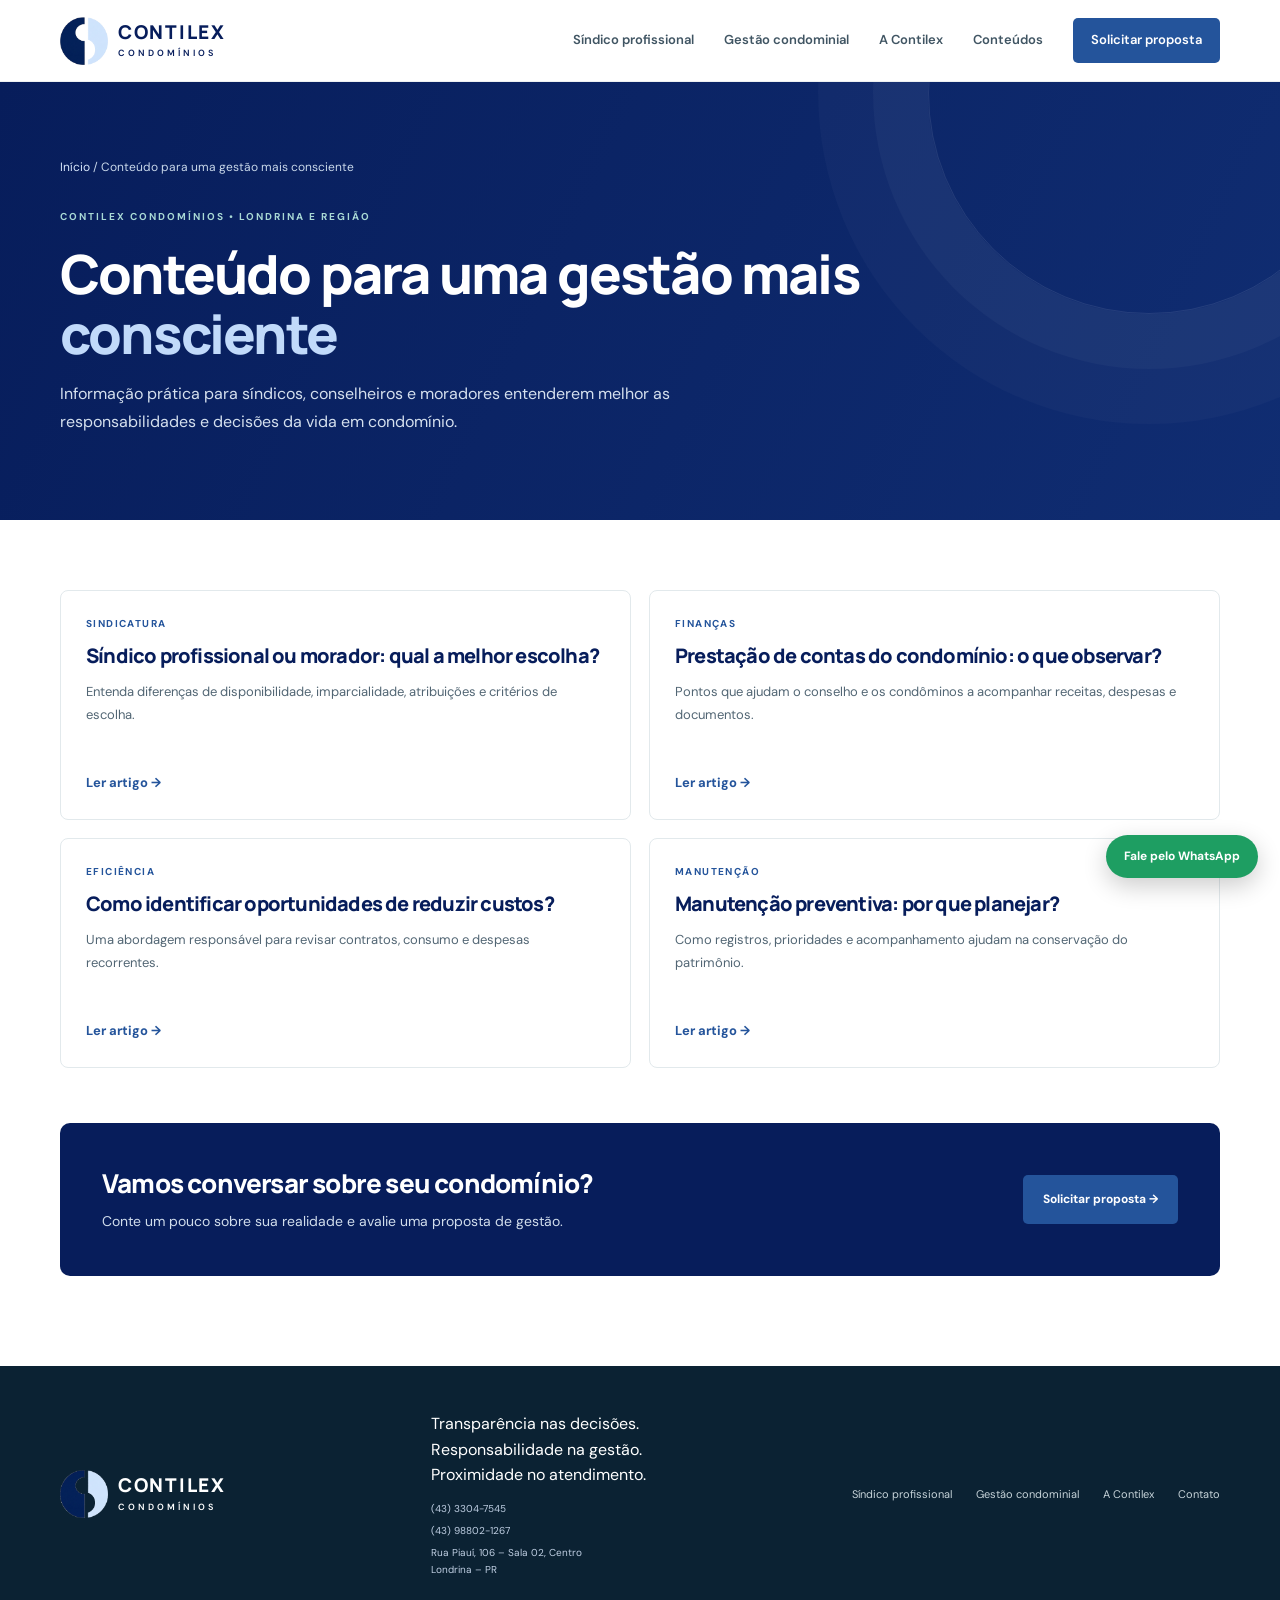
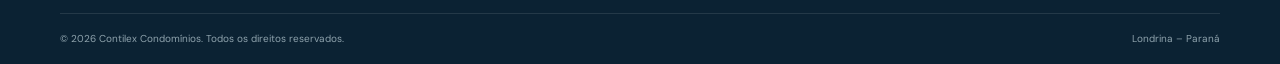
==== conteudos/index.html @ 63816db6 "Add Contilex website page: conteudos/index.html" ====
<!doctype html><html lang="pt-BR"><head><meta charset="utf-8"><meta name="viewport" content="width=device-width, initial-scale=1"><title>Conteúdos sobre Gestão Condominial | Contilex Londrina</title><meta name="description" content="Artigos e orientações sobre síndico profissional, prestação de contas, redução de custos, manutenção preventiva e gestão condominial."><meta name="robots" content="index,follow"><link rel="canonical" href="https://www.contilexcondominios.com.brconteudos/"><meta name="theme-color" content="#071d5b"><link rel="stylesheet" href="/styles.css"><link rel="stylesheet" href="/pages.css"></head><body><a class="skip-link" href="#conteudo">Pular para o conteúdo</a><header class="site-header"><div class="container nav-wrap"><a class="brand" href="/" aria-label="Contilex Condomínios - início"><img class="brand-symbol" src="/assets/contilex-simbolo.png" alt=""><span class="brand-text">CONTILEX<small>CONDOMÍNIOS</small></span></a><button class="menu-toggle" aria-label="Abrir menu" aria-expanded="false">☰</button><nav class="main-nav" aria-label="Navegação principal"><a href="/sindico-profissional-londrina/">Síndico profissional</a><a href="/gestao-condominial/">Gestão condominial</a><a href="/sobre-a-contilex/">A Contilex</a><a href="/conteudos/">Conteúdos</a><a class="nav-cta" href="/solicitar-proposta/">Solicitar proposta</a></nav></div></header><main id="conteudo"><section class="page-hero"><div class="container"><div class="breadcrumb"><a href="/">Início</a> / Conteúdo para uma gestão mais consciente</div><span class="eyebrow">CONTILEX CONDOMÍNIOS • LONDRINA E REGIÃO</span><h1>Conteúdo para uma gestão mais <em>consciente</em></h1><p>Informação prática para síndicos, conselheiros e moradores entenderem melhor as responsabilidades e decisões da vida em condomínio.</p></div></section><section class="page-content"><div class="container"><div class="article-list"><article class="article-card"><span class="tag">SINDICATURA</span><h2>Síndico profissional ou morador: qual a melhor escolha?</h2><p>Entenda diferenças de disponibilidade, imparcialidade, atribuições e critérios de escolha.</p><a href="/conteudos/sindico-profissional-ou-morador/">Ler artigo →</a></article><article class="article-card"><span class="tag">FINANÇAS</span><h2>Prestação de contas do condomínio: o que observar?</h2><p>Pontos que ajudam o conselho e os condôminos a acompanhar receitas, despesas e documentos.</p><a href="/conteudos/prestacao-de-contas-condominio/">Ler artigo →</a></article><article class="article-card"><span class="tag">EFICIÊNCIA</span><h2>Como identificar oportunidades de reduzir custos?</h2><p>Uma abordagem responsável para revisar contratos, consumo e despesas recorrentes.</p><a href="/conteudos/reducao-de-custos-condominiais/">Ler artigo →</a></article><article class="article-card"><span class="tag">MANUTENÇÃO</span><h2>Manutenção preventiva: por que planejar?</h2><p>Como registros, prioridades e acompanhamento ajudam na conservação do patrimônio.</p><a href="/conteudos/manutencao-preventiva/">Ler artigo →</a></article></div><div class="cta-band"><div><h2>Vamos conversar sobre seu condomínio?</h2><p>Conte um pouco sobre sua realidade e avalie uma proposta de gestão.</p></div><a class="button button-primary" href="/solicitar-proposta/">Solicitar proposta →</a></div></div></section></main><footer class="site-footer"><div class="container footer-main"><a class="brand brand-footer" href="/"><img class="brand-symbol" src="/assets/contilex-simbolo.png" alt=""><span class="brand-text">CONTILEX<small>CONDOMÍNIOS</small></span></a><div class="footer-contact"><p>Transparência nas decisões.<br>Responsabilidade na gestão.<br>Proximidade no atendimento.</p><a href="tel:+554333047545">(43) 3304-7545</a><a href="https://wa.me/5543988021267">(43) 98802-1267</a><span>Rua Piauí, 106 – Sala 02, Centro<br>Londrina – PR</span></div><div class="footer-links"><a href="/sindico-profissional-londrina/">Síndico profissional</a><a href="/gestao-condominial/">Gestão condominial</a><a href="/sobre-a-contilex/">A Contilex</a><a href="/solicitar-proposta/">Contato</a></div></div><div class="container footer-bottom"><span>© <span id="year"></span> Contilex Condomínios. Todos os direitos reservados.</span><span>Londrina – Paraná</span></div></footer><a class="whatsapp-float" href="https://wa.me/5543988021267" target="_blank" rel="noopener noreferrer">Fale pelo WhatsApp</a><script src="/script.js"></script></body></html>
---- styles.css ----
@import url('https://fonts.googleapis.com/css2?family=DM+Sans:wght@400;500;600;700&family=Manrope:wght@400;500;600;700;800&display=swap');
:root{--navy:#071d5b;--navy2:#102d72;--teal:#24549b;--mint:#e8f1fc;--ink:#193244;--muted:#637482;--line:#e2e9ec;--paper:#f6f8f8;--white:#fff;--gold:#d4b47a}
*{box-sizing:border-box}html{scroll-behavior:smooth;scroll-padding-top:90px}body{margin:0;font-family:'DM Sans',sans-serif;color:var(--ink);background:#fff;line-height:1.6}a{color:inherit;text-decoration:none}.container{width:min(1160px,calc(100% - 48px));margin:auto}.skip-link{position:absolute;left:-9999px;top:0}.skip-link:focus{left:12px;z-index:99;background:#fff;padding:12px}.site-header{height:82px;background:#fff;display:flex;align-items:center;position:sticky;top:0;z-index:20;border-bottom:1px solid #edf0f1}.nav-wrap{display:flex;align-items:center;justify-content:space-between}.brand{display:flex;align-items:center;gap:10px;color:var(--navy)}.brand-symbol{width:48px;height:48px;object-fit:contain;display:block}.brand-text{font:800 19px Manrope;letter-spacing:1.7px;line-height:1.1;color:var(--navy)}.brand-text small{display:block;font:600 9px 'DM Sans';letter-spacing:3px;margin-top:5px}.main-nav{display:flex;align-items:center;gap:30px;font-size:13px;font-weight:600;color:#405563}.main-nav a:hover,.footer-links a:hover{color:var(--teal)}.main-nav .nav-cta{background:var(--teal);color:#fff;padding:12px 18px;border-radius:5px}.main-nav .nav-cta:hover{background:#173e7d;color:#fff}.menu-toggle{display:none;border:0;background:none;font-size:25px;color:var(--navy)}
.hero{background:var(--navy);color:#fff;position:relative;overflow:hidden;padding:86px 0 0}.hero:before{content:"";position:absolute;inset:0;background:linear-gradient(110deg,rgba(10,32,48,.98),rgba(16,43,64,.93) 55%,rgba(18,64,77,.86));pointer-events:none}.hero-glow{position:absolute;width:650px;height:650px;border-radius:50%;border:1px solid rgba(255,255,255,.07);right:-80px;top:-170px;box-shadow:0 0 0 65px rgba(255,255,255,.018),0 0 0 130px rgba(255,255,255,.015)}.hero-grid{position:relative;z-index:1;display:grid;grid-template-columns:1.03fr .97fr;align-items:center;gap:45px;padding-bottom:75px}.eyebrow{font-size:10px;font-weight:700;letter-spacing:2px;display:inline-flex;align-items:center;gap:9px;color:#a9d9d5}.eyebrow i{width:22px;height:2px;background:#a9caf1;display:inline-block}.eyebrow.dark{color:var(--teal)}.hero h1,.section h2{font:800 clamp(36px,4.5vw,59px)/1.12 Manrope;letter-spacing:-2.2px;margin:22px 0}.hero h1 em,.section h2 em{font-style:normal;color:#c1dafa}.hero-lead{font:600 18px/1.5 Manrope;color:#fff;max-width:570px}.hero-desc{font-size:14px;color:#c7d5e8;max-width:520px;margin-top:17px}.hero-actions{display:flex;gap:13px;align-items:center;margin-top:29px;flex-wrap:wrap}.button{display:inline-flex;align-items:center;justify-content:center;gap:22px;padding:14px 19px;border-radius:5px;font-size:12px;font-weight:700;border:1px solid transparent;cursor:pointer;transition:.2s}.button-primary{background:var(--teal);color:#fff}.button-primary:hover{background:#326bb5;transform:translateY(-2px)}.button-ghost{border-color:rgba(255,255,255,.35);color:#fff}.button-ghost:hover{background:rgba(255,255,255,.1)}.hero-note{font-size:11px;color:#c4d4dc;margin-top:25px}.check{display:inline-grid;place-items:center;background:#245d67;color:#c1dafa;border-radius:50%;width:19px;height:19px;margin-right:7px}.hero-art{height:440px;position:relative;display:flex;align-items:end;justify-content:center}.art-orbit{position:absolute;border:1px solid rgba(135,207,199,.22);border-radius:50%;width:410px;height:410px;top:0;left:50%;transform:translateX(-50%)}.orbit-two{width:330px;height:330px;top:40px;border-style:dashed}.building{position:absolute;bottom:0;border:1px solid rgba(192,226,224,.65);background:linear-gradient(140deg,rgba(67,124,135,.72),rgba(18,52,70,.95));box-shadow:20px 20px 50px #0a2030;display:grid;grid-template-columns:repeat(3,1fr);gap:13px;padding:25px 18px}.building span{background:linear-gradient(#b6e0d8,#4f8f94);opacity:.78;height:22px;border-radius:2px}.building-back{height:270px;width:170px;left:15%;bottom:0;transform:skewY(-5deg);opacity:.7}.building-front{height:350px;width:220px;right:12%;bottom:0;grid-template-columns:repeat(3,1fr);gap:13px;padding:28px 20px;background:linear-gradient(120deg,#285c6d,#123449)}.building-front span{height:25px}.art-card{position:absolute;bottom:35px;left:0;background:#fff;color:var(--navy);padding:16px 20px;border-radius:7px;box-shadow:0 15px 35px #081e2c66;max-width:210px}.art-card b,.art-card small{display:block}.art-card b{font:700 13px Manrope}.art-card small{font-size:10px;color:#6a7b84;margin-top:5px}.art-dot{position:absolute;border-radius:50%;background:#b8d4f5;width:9px;height:9px;box-shadow:0 0 0 8px #b8d4f522}.dot-a{top:70px;right:15%}.dot-b{top:210px;left:8%;background:#d4b47a}.hero-bottom{border-top:1px solid #ffffff22;position:relative;z-index:1}.bottom-inner{display:flex;justify-content:space-between;gap:15px;align-items:center;min-height:58px;color:#c1d0e4;font-size:9px;font-weight:700;letter-spacing:1.7px}.bottom-inner b{color:#a9caf1}
.trust-strip{background:#f2f6fc;border-bottom:1px solid #e6eeee}.trust-grid{display:grid;grid-template-columns:repeat(3,1fr);padding:24px 0;gap:25px}.trust-grid>div{display:flex;align-items:center;gap:14px}.trust-icon{width:42px;height:42px;border-radius:50%;display:grid;place-items:center;background:#e5effb;color:var(--teal);font-size:20px}.trust-grid p{margin:0}.trust-grid b,.trust-grid small{display:block}.trust-grid b{font:700 13px Manrope}.trust-grid small{font-size:11px;color:var(--muted);margin-top:3px}
.section{padding:100px 0}.section-heading{max-width:650px;margin-bottom:42px}.section h2{font-size:clamp(32px,3.5vw,45px);color:var(--navy);margin:17px 0}.section h2 em{color:var(--teal)}.section-heading>p,.section-intro{color:var(--muted);font-size:14px;max-width:610px}.solution-grid{display:grid;grid-template-columns:repeat(4,1fr);gap:15px}.solution-card{padding:27px 23px 25px;border:1px solid var(--line);border-radius:7px;background:#fff;min-height:300px;transition:.25s}.solution-card:hover{transform:translateY(-5px);box-shadow:0 15px 35px #173b5212;border-color:#c7d9f0}.solution-card.featured{background:var(--navy);color:#fff;border-color:var(--navy)}.card-icon{width:46px;height:46px;border-radius:7px;background:#e5effb;color:var(--teal);display:grid;place-items:center;font-size:24px;margin-bottom:24px}.featured .card-icon{background:#173c83;color:#a3e0d8}.card-kicker{font-size:9px;font-weight:700;letter-spacing:1.8px;color:var(--teal)}.featured .card-kicker{color:#c1dafa}.solution-card h3{font:700 19px/1.3 Manrope;margin:10px 0}.solution-card p{font-size:12px;color:var(--muted);line-height:1.75;min-height:85px}.featured p{color:#c1d0d7}.solution-card>a{display:inline-block;margin-top:14px;font-size:11px;font-weight:700;color:var(--teal)}.featured>a{color:#c1dafa}
.management{background:#f3f6fb}.management-grid{display:grid;grid-template-columns:.9fr 1.1fr;gap:90px;align-items:center}.management-visual{padding:15px}.visual-panel{height:480px;background:var(--navy);border-radius:8px;color:#fff;padding:39px;position:relative;overflow:hidden}.visual-panel:after{content:"";position:absolute;width:350px;height:350px;border:1px solid #ffffff20;border-radius:50%;right:-100px;bottom:-140px;box-shadow:0 0 0 40px #ffffff08,0 0 0 80px #ffffff05}.visual-label{font-size:9px;letter-spacing:2px;color:#c1dafa;font-weight:700}.visual-big{font:800 51px/1.1 Manrope;letter-spacing:-2px;margin-top:50px;position:relative;z-index:1}.visual-big em{font-style:normal;color:#79c7bd}.visual-rule{height:2px;background:#729ed8;width:45px;margin:26px 0 15px}.visual-panel p{font-size:12px;color:#c7d5e8;max-width:210px}.visual-building{position:absolute;bottom:0;right:30px;width:150px;height:185px;background:#173b7b;border:1px solid #9fc4ef;display:grid;grid-template-columns:repeat(3,1fr);gap:10px;padding:20px 15px;z-index:1}.visual-building i{background:#a9caf1;opacity:.65;height:19px}.management-copy h2{font-size:43px}.process-list{margin-top:30px}.process-list>div{display:flex;gap:18px;padding:17px 0;border-bottom:1px solid #dce5f0}.process-list>div>b{font:700 13px Manrope;color:var(--teal);padding-top:2px}.process-list p{margin:0}.process-list strong,.process-list small{display:block}.process-list strong{font:700 14px Manrope}.process-list small{font-size:12px;color:var(--muted);margin-top:5px;max-width:440px}
.centered{text-align:center;margin-left:auto;margin-right:auto}.centered .eyebrow{justify-content:center}.audience-grid{display:grid;grid-template-columns:1fr 1fr;gap:20px}.audience-card{min-height:310px;border-radius:8px;padding:28px;display:flex;flex-direction:column;justify-content:space-between;overflow:hidden;position:relative}.audience-card:after{content:"";position:absolute;width:230px;height:230px;border:1px solid #ffffff33;border-radius:50%;right:-55px;top:25px;box-shadow:0 0 0 30px #ffffff0b,0 0 0 60px #ffffff08}.residential{background:#e8f1fc;color:var(--navy)}.commercial{background:#173c52;color:#fff}.audience-number{font-size:9px;font-weight:700;letter-spacing:2px;opacity:.7}.audience-card>div:last-child{position:relative;z-index:1;max-width:390px}.audience-card h3{font:800 27px Manrope;margin:0 0 10px}.audience-card p{font-size:13px;max-width:370px;opacity:.8}.audience-card a{font-size:11px;font-weight:700;color:var(--teal)}.commercial a{color:#c1dafa}
.about{background:var(--navy);color:#fff}.about-grid{display:grid;grid-template-columns:1fr 1fr;gap:90px;align-items:center}.about h2{color:#fff;font-size:43px}.about h2 em{color:#78c7bd}.about-grid>div:nth-child(2)>p{font-size:14px;color:#c7d5e8;line-height:1.9}.text-link{font-size:12px;font-weight:700}.light-link{display:inline-block;color:#c1dafa;margin-top:17px}
.content-head{display:flex;align-items:end;justify-content:space-between;gap:30px;margin-bottom:35px}.content-head h2{max-width:580px}.content-head>p{max-width:260px;color:var(--muted);font-size:12px}.article-grid{display:grid;grid-template-columns:repeat(3,1fr);gap:18px}.article-grid article{padding:28px;border:1px solid var(--line);border-radius:7px}.article-grid article>span{font-size:9px;letter-spacing:1.7px;color:var(--teal);font-weight:700}.article-grid h3{font:700 18px/1.4 Manrope;color:var(--navy);margin:17px 0 10px}.article-grid p{font-size:12px;color:var(--muted);min-height:62px}.article-grid a{font-size:11px;color:var(--teal);font-weight:700}.editorial-note{font-size:10px;color:#87959c;margin-top:20px}
.contact{background:#eef3fb}.contact-grid{display:grid;grid-template-columns:1fr .85fr;gap:90px;align-items:start}.contact h2{color:var(--navy);font-size:46px}.contact h2 em{color:var(--teal)}.contact-copy>p{color:var(--muted);font-size:14px;max-width:470px}.contact-points{display:grid;gap:13px;margin-top:32px}.contact-points span{font-size:12px;color:#405866}.contact-points span:first-letter{color:var(--teal)}.contact-form{background:#fff;padding:32px;border-radius:8px;box-shadow:0 15px 40px #163a4c10}.contact-form h3{font:800 22px Manrope;color:var(--navy);margin:0}.contact-form>p{font-size:12px;color:var(--muted);margin:5px 0 22px}.contact-form label{display:block;font-size:11px;font-weight:700;margin:13px 0 6px;color:#405563}.contact-form label small{font-weight:400;color:#87949a}.contact-form input,.contact-form select,.contact-form textarea{width:100%;border:1px solid #dce5f0;border-radius:4px;padding:12px;font:12px 'DM Sans';color:var(--ink);background:#fff}.contact-form input:focus,.contact-form select:focus,.contact-form textarea:focus{outline:2px solid #a9c8ed;border-color:var(--teal)}.form-submit{width:100%;margin-top:18px}.form-privacy{display:block;color:#89969c;font-size:9px;margin-top:12px;line-height:1.5}.form-status{font-size:12px;color:var(--teal);font-weight:600}
.site-footer{background:#0b2233;color:#fff;padding:45px 0 0}.footer-main{display:flex;align-items:center;justify-content:space-between;padding-bottom:35px}.brand-footer{color:#fff}.brand-footer .brand-text{color:#fff}.brand-footer .brand-mark{background:#173b7b}.footer-main>p{font-size:11px;color:#b4c5cd;line-height:1.8}.footer-links{display:flex;gap:24px;font-size:11px;color:#c6d3d9}.footer-bottom{border-top:1px solid #ffffff1a;padding:17px 0;display:flex;justify-content:space-between;color:#8fa3ad;font-size:10px}
@media(max-width:950px){.main-nav{gap:17px}.solution-grid{grid-template-columns:repeat(2,1fr)}.management-grid,.about-grid,.contact-grid{gap:45px}.hero-art{transform:scale(.9);transform-origin:center}.management-copy h2,.about h2{font-size:36px}}
@media(max-width:700px){.container{width:min(100% - 36px,560px)}.site-header{height:70px}.menu-toggle{display:block}.main-nav{display:none;position:absolute;top:69px;left:0;right:0;background:#fff;padding:18px 24px 24px;box-shadow:0 15px 20px #102b4015;flex-direction:column;align-items:stretch;gap:16px}.main-nav.open{display:flex}.main-nav .nav-cta{text-align:center}.hero{padding-top:58px}.hero-grid{grid-template-columns:1fr;gap:5px;padding-bottom:40px}.hero h1{font-size:42px}.hero-art{height:330px;transform:scale(.8);margin:-5px -35px -20px}.hero-bottom .bottom-inner{justify-content:center;flex-wrap:wrap;padding:13px 0;line-height:1.8}.bottom-inner span{font-size:8px}.trust-grid{grid-template-columns:1fr;gap:16px;padding:22px 0}.section{padding:70px 0}.section-heading{margin-bottom:28px}.section h2{font-size:35px}.solution-grid{grid-template-columns:1fr}.solution-card{min-height:auto}.solution-card p{min-height:0}.management-grid,.about-grid,.contact-grid{grid-template-columns:1fr;gap:35px}.management-visual{padding:0}.visual-panel{height:410px}.visual-big{font-size:45px}.management-copy h2,.about h2,.contact h2{font-size:36px}.audience-grid,.article-grid{grid-template-columns:1fr}.audience-card{min-height:270px}.content-head{display:block}.content-head>p{max-width:100%}.article-grid p{min-height:0}.contact-form{padding:24px}.footer-main{align-items:flex-start;flex-direction:column;gap:22px}.footer-links{flex-wrap:wrap}.footer-bottom{gap:8px;flex-direction:column}.brand-text{font-size:17px}}

/* Quem somos — conteúdo institucional fornecido pela Contilex */
.mission-card{margin-top:28px;padding:22px 24px;border-left:3px solid #b9d5f5;background:rgba(255,255,255,.07);max-width:480px}
.mission-label{font-size:9px;font-weight:700;letter-spacing:2px;color:#c1dafa}
.mission-card p{font:600 15px/1.7 Manrope;color:#fff;margin:10px 0 0}
.about-story p{font-size:13px;color:#c7d5e8;line-height:1.9;margin:0 0 17px}
.about-story strong{color:#fff}
@media(max-width:700px){.mission-card{padding:18px}.mission-card p{font-size:14px}}

/* Dados oficiais de contato e localização */
.contact-details{display:grid;gap:13px;margin-top:30px}
.contact-details>a{display:flex;align-items:center;gap:13px;padding:13px 15px;background:rgba(255,255,255,.72);border:1px solid #dce5f0;border-radius:6px;max-width:440px;transition:.2s}
.contact-details>a:hover{border-color:#8eadd8;transform:translateX(3px)}
.detail-icon{width:38px;height:38px;flex:0 0 38px;border-radius:50%;display:grid;place-items:center;background:#e2ecfa;color:#173b7b;font-size:19px}
.contact-details small,.contact-details strong,.contact-details em{display:block}
.contact-details small{font-size:9px;font-weight:700;letter-spacing:1.3px;color:#6e8297}
.contact-details strong{font:700 13px Manrope;color:#102b40;margin-top:3px}
.contact-details em{font-style:normal;font-size:10px;color:#24549b;margin-top:4px}
.footer-contact{display:grid;gap:5px}
.footer-contact p{margin:0 0 7px}
.footer-contact>a,.footer-contact>span{font-size:10px;color:#c1d0e4;line-height:1.7}
.footer-contact>a:hover{color:#fff;text-decoration:underline}
@media(max-width:700px){.contact-details>a{max-width:100%}.footer-contact{gap:7px}}


/* Botão flutuante de WhatsApp — contato direto */
.whatsapp-float{position:fixed;right:24px;bottom:24px;z-index:50;display:inline-flex;align-items:center;gap:10px;padding:13px 19px;border-radius:999px;background:#168b55;color:#fff;box-shadow:0 8px 24px rgba(0,0,0,.22);font-size:13px;font-weight:700;transition:transform .2s,background .2s,box-shadow .2s}
.whatsapp-float:hover{background:#117544;transform:translateY(-3px);box-shadow:0 12px 28px rgba(0,0,0,.25)}
.whatsapp-float svg{width:23px;height:23px;fill:currentColor;flex:0 0 23px}
.whatsapp-float:focus-visible{outline:3px solid #a9caf1;outline-offset:4px}
@media(max-width:700px){.whatsapp-float{right:15px;bottom:15px;padding:12px 16px;font-size:12px}}
---- pages.css ----
.page-hero{background:linear-gradient(115deg,var(--navy),var(--navy2));color:#fff;padding:76px 0 68px;position:relative;overflow:hidden}.page-hero:after{content:"";position:absolute;width:440px;height:440px;border:1px solid #ffffff18;border-radius:50%;right:-90px;top:-210px;box-shadow:0 0 0 55px #ffffff08,0 0 0 110px #ffffff06}.page-hero .container{position:relative;z-index:1}.breadcrumb{font-size:12px;color:#c8d7e9;margin-bottom:25px}.breadcrumb a{color:#d7e6fa}.page-hero h1{font:800 clamp(34px,4.5vw,54px)/1.12 Manrope;letter-spacing:-1.8px;max-width:850px;margin:15px 0}.page-hero h1 em{font-style:normal;color:#c1dafa}.page-hero p{max-width:720px;color:#d5e0ee;font-size:16px;line-height:1.75}.page-content{padding:70px 0 90px}.page-content h2{font:800 clamp(26px,3vw,36px)/1.2 Manrope;color:var(--navy);letter-spacing:-.8px;margin:0 0 18px}.page-content h3{font:700 19px Manrope;color:var(--navy);margin:0 0 10px}.page-content p,.page-content li{font-size:15px;color:#526674;line-height:1.8}.page-content p{margin:0 0 16px}.page-content ul{padding-left:22px}.content-narrow{max-width:820px}.content-grid{display:grid;grid-template-columns:1.2fr .8fr;gap:48px;align-items:start}.info-panel{background:#f2f6fc;border:1px solid #e0e9f5;border-radius:9px;padding:28px}.feature-grid{display:grid;grid-template-columns:repeat(2,1fr);gap:18px;margin-top:30px}.feature-card{border:1px solid var(--line);border-radius:8px;padding:25px;background:#fff}.feature-card .card-icon{margin-bottom:16px}.feature-card p{font-size:14px;margin-bottom:0}.step-list{display:grid;gap:18px;margin-top:28px}.step-item{display:grid;grid-template-columns:48px 1fr;gap:16px}.step-number{width:42px;height:42px;border-radius:50%;display:grid;place-items:center;background:#e8f1fc;color:var(--navy);font:800 14px Manrope}.step-item h3{margin:2px 0 5px}.step-item p{margin:0}.article-list{display:grid;grid-template-columns:repeat(2,1fr);gap:18px}.article-card{border:1px solid var(--line);border-radius:8px;padding:25px;display:flex;flex-direction:column;min-height:230px}.article-card .tag,.article-meta{font-size:10px;font-weight:700;letter-spacing:1.4px;color:var(--teal)}.article-card h2{font-size:20px;margin:12px 0}.article-card p{font-size:13px;flex:1}.article-card a,.inline-link{color:var(--teal);font-weight:700;font-size:13px}.cta-band{background:var(--navy);color:#fff;padding:42px;border-radius:10px;margin-top:55px;display:flex;align-items:center;justify-content:space-between;gap:25px}.cta-band h2{font:800 26px Manrope;color:#fff;margin:0 0 8px}.cta-band p{color:#d1ddec;margin:0;font-size:14px}.cta-band .button{white-space:nowrap}.form-layout{display:grid;grid-template-columns:.85fr 1.15fr;gap:50px}.form-card{background:#f5f8fc;border:1px solid #e1e9f3;border-radius:9px;padding:30px}.form-card label{display:block;font-size:12px;font-weight:700;color:var(--navy);margin:14px 0 6px}.form-card input,.form-card select,.form-card textarea{width:100%;border:1px solid #d8e1e8;border-radius:5px;padding:12px;font:14px 'DM Sans';background:#fff;color:var(--ink)}.form-card textarea{resize:vertical}.form-card button{margin-top:18px;width:100%}.form-card .form-privacy{display:block;color:var(--muted);font-size:10px;line-height:1.5;margin-top:12px}.article-body{max-width:790px}.article-body h2{font-size:25px;margin:36px 0 12px}.article-body p,.article-body li{font-size:16px}.article-body p{margin:0 0 16px}.article-body ul{padding-left:22px}.article-meta{margin-bottom:20px}.whatsapp-float{display:inline-flex;align-items:center;justify-content:center;padding:12px 18px;background:#1e9e62;color:white;border-radius:30px;position:fixed;right:22px;bottom:22px;z-index:30;font-size:12px;font-weight:700;box-shadow:0 8px 24px #0003}@media(max-width:760px){.page-hero{padding:55px 0 48px}.page-content{padding:52px 0 65px}.content-grid,.form-layout{grid-template-columns:1fr;gap:28px}.feature-grid,.article-list{grid-template-columns:1fr}.cta-band{padding:28px;display:block}.cta-band .button{margin-top:20px}.page-hero p{font-size:14px}}
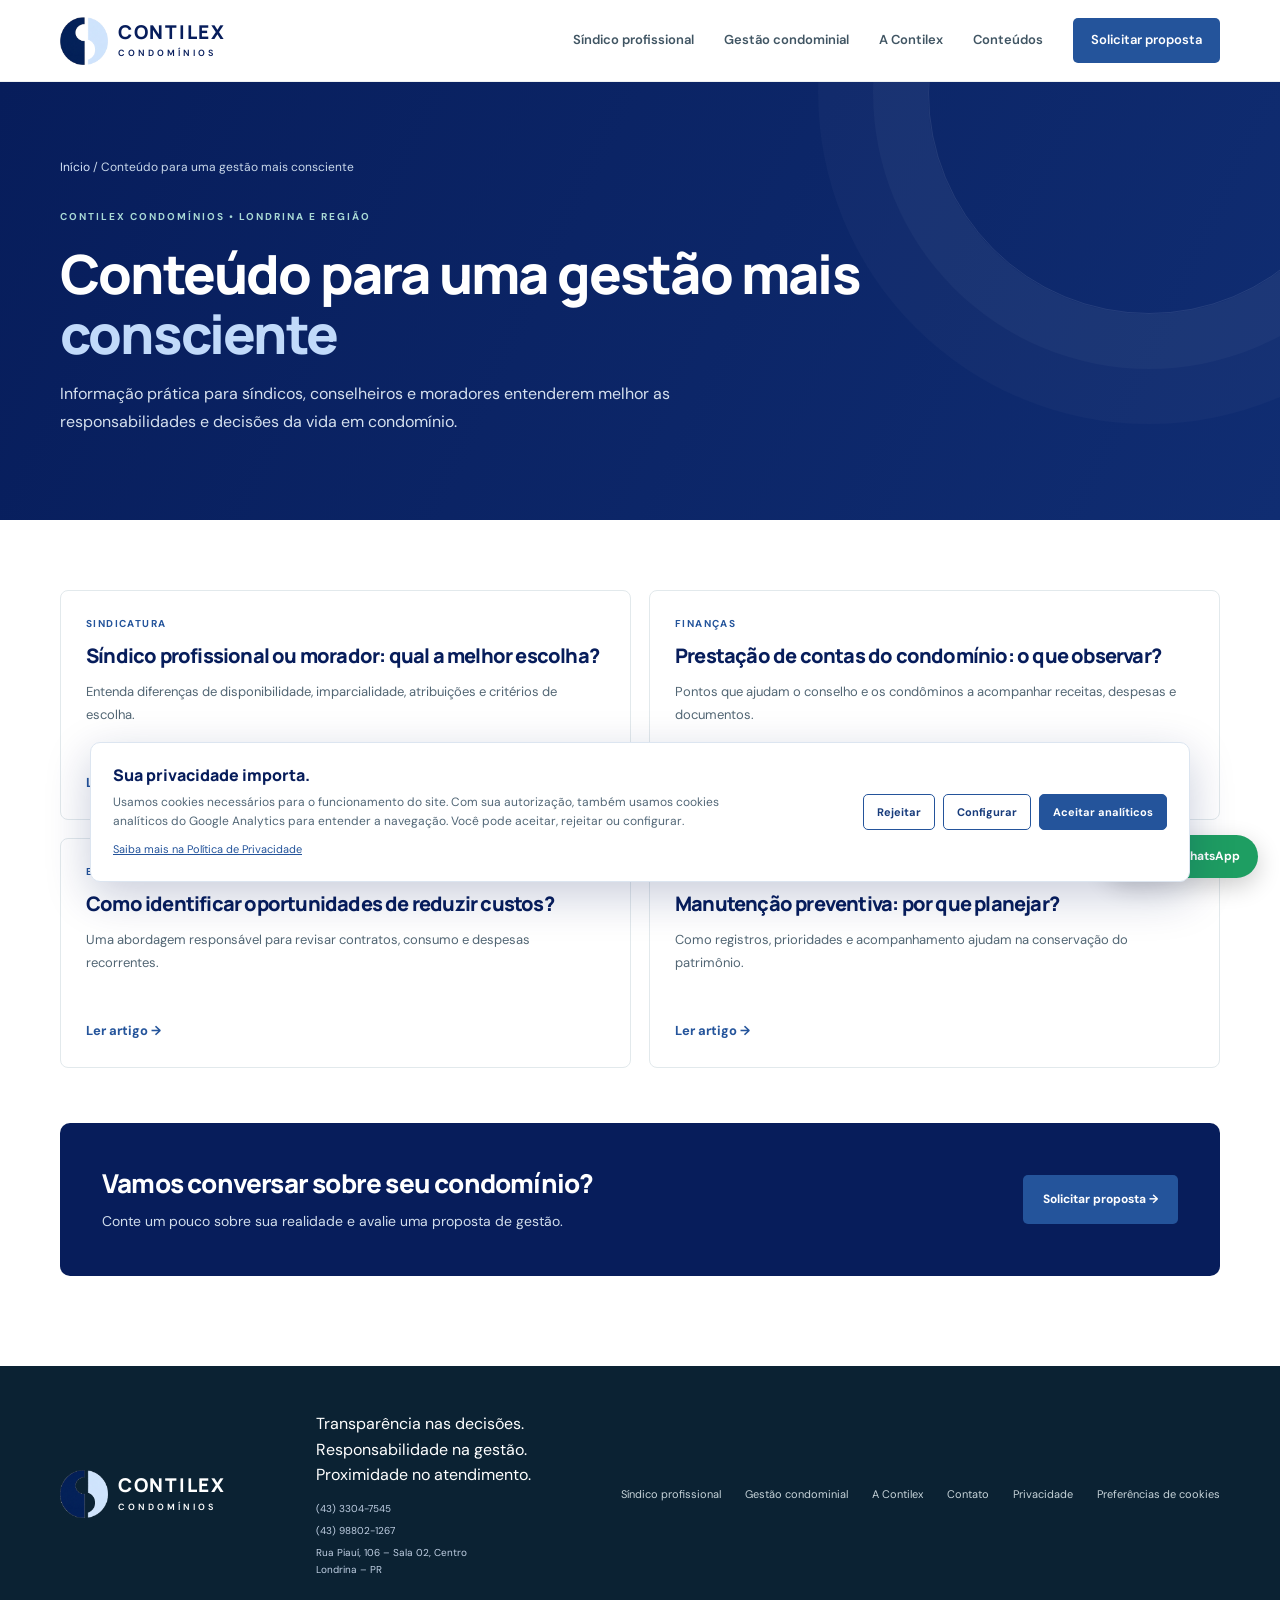
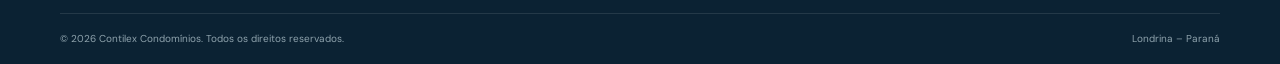
==== commit 82cab8cd: "Aplicar consentimento de cookies e links de privacidade" ====
--- a/conteudos/index.html
+++ b/conteudos/index.html
@@ -1 +1,2 @@
-<!doctype html><html lang="pt-BR"><head><meta charset="utf-8"><meta name="viewport" content="width=device-width, initial-scale=1"><title>Conteúdos sobre Gestão Condominial | Contilex Londrina</title><meta name="description" content="Artigos e orientações sobre síndico profissional, prestação de contas, redução de custos, manutenção preventiva e gestão condominial."><meta name="robots" content="index,follow"><link rel="canonical" href="https://www.contilexcondominios.com.brconteudos/"><meta name="theme-color" content="#071d5b"><link rel="stylesheet" href="/styles.css"><link rel="stylesheet" href="/pages.css"></head><body><a class="skip-link" href="#conteudo">Pular para o conteúdo</a><header class="site-header"><div class="container nav-wrap"><a class="brand" href="/" aria-label="Contilex Condomínios - início"><img class="brand-symbol" src="/assets/contilex-simbolo.png" alt=""><span class="brand-text">CONTILEX<small>CONDOMÍNIOS</small></span></a><button class="menu-toggle" aria-label="Abrir menu" aria-expanded="false">☰</button><nav class="main-nav" aria-label="Navegação principal"><a href="/sindico-profissional-londrina/">Síndico profissional</a><a href="/gestao-condominial/">Gestão condominial</a><a href="/sobre-a-contilex/">A Contilex</a><a href="/conteudos/">Conteúdos</a><a class="nav-cta" href="/solicitar-proposta/">Solicitar proposta</a></nav></div></header><main id="conteudo"><section class="page-hero"><div class="container"><div class="breadcrumb"><a href="/">Início</a> / Conteúdo para uma gestão mais consciente</div><span class="eyebrow">CONTILEX CONDOMÍNIOS • LONDRINA E REGIÃO</span><h1>Conteúdo para uma gestão mais <em>consciente</em></h1><p>Informação prática para síndicos, conselheiros e moradores entenderem melhor as responsabilidades e decisões da vida em condomínio.</p></div></section><section class="page-content"><div class="container"><div class="article-list"><article class="article-card"><span class="tag">SINDICATURA</span><h2>Síndico profissional ou morador: qual a melhor escolha?</h2><p>Entenda diferenças de disponibilidade, imparcialidade, atribuições e critérios de escolha.</p><a href="/conteudos/sindico-profissional-ou-morador/">Ler artigo →</a></article><article class="article-card"><span class="tag">FINANÇAS</span><h2>Prestação de contas do condomínio: o que observar?</h2><p>Pontos que ajudam o conselho e os condôminos a acompanhar receitas, despesas e documentos.</p><a href="/conteudos/prestacao-de-contas-condominio/">Ler artigo →</a></article><article class="article-card"><span class="tag">EFICIÊNCIA</span><h2>Como identificar oportunidades de reduzir custos?</h2><p>Uma abordagem responsável para revisar contratos, consumo e despesas recorrentes.</p><a href="/conteudos/reducao-de-custos-condominiais/">Ler artigo →</a></article><article class="article-card"><span class="tag">MANUTENÇÃO</span><h2>Manutenção preventiva: por que planejar?</h2><p>Como registros, prioridades e acompanhamento ajudam na conservação do patrimônio.</p><a href="/conteudos/manutencao-preventiva/">Ler artigo →</a></article></div><div class="cta-band"><div><h2>Vamos conversar sobre seu condomínio?</h2><p>Conte um pouco sobre sua realidade e avalie uma proposta de gestão.</p></div><a class="button button-primary" href="/solicitar-proposta/">Solicitar proposta →</a></div></div></section></main><footer class="site-footer"><div class="container footer-main"><a class="brand brand-footer" href="/"><img class="brand-symbol" src="/assets/contilex-simbolo.png" alt=""><span class="brand-text">CONTILEX<small>CONDOMÍNIOS</small></span></a><div class="footer-contact"><p>Transparência nas decisões.<br>Responsabilidade na gestão.<br>Proximidade no atendimento.</p><a href="tel:+554333047545">(43) 3304-7545</a><a href="https://wa.me/5543988021267">(43) 98802-1267</a><span>Rua Piauí, 106 – Sala 02, Centro<br>Londrina – PR</span></div><div class="footer-links"><a href="/sindico-profissional-londrina/">Síndico profissional</a><a href="/gestao-condominial/">Gestão condominial</a><a href="/sobre-a-contilex/">A Contilex</a><a href="/solicitar-proposta/">Contato</a></div></div><div class="container footer-bottom"><span>© <span id="year"></span> Contilex Condomínios. Todos os direitos reservados.</span><span>Londrina – Paraná</span></div></footer><a class="whatsapp-float" href="https://wa.me/5543988021267" target="_blank" rel="noopener noreferrer">Fale pelo WhatsApp</a><script src="/script.js"></script></body></html>+<!doctype html><html lang="pt-BR"><head><meta charset="utf-8"><meta name="viewport" content="width=device-width, initial-scale=1"><title>Conteúdos sobre Gestão Condominial | Contilex Londrina</title><meta name="description" content="Artigos e orientações sobre síndico profissional, prestação de contas, redução de custos, manutenção preventiva e gestão condominial."><meta name="robots" content="index,follow"><link rel="canonical" href="https://www.contilexcondominios.com.brconteudos/"><meta name="theme-color" content="#071d5b"><link rel="stylesheet" href="/styles.css"><link rel="stylesheet" href="/pages.css">
+</head><body><a class="skip-link" href="#conteudo">Pular para o conteúdo</a><header class="site-header"><div class="container nav-wrap"><a class="brand" href="/" aria-label="Contilex Condomínios - início"><img class="brand-symbol" src="/assets/contilex-simbolo.png" alt=""><span class="brand-text">CONTILEX<small>CONDOMÍNIOS</small></span></a><button class="menu-toggle" aria-label="Abrir menu" aria-expanded="false">☰</button><nav class="main-nav" aria-label="Navegação principal"><a href="/sindico-profissional-londrina/">Síndico profissional</a><a href="/gestao-condominial/">Gestão condominial</a><a href="/sobre-a-contilex/">A Contilex</a><a href="/conteudos/">Conteúdos</a><a class="nav-cta" href="/solicitar-proposta/">Solicitar proposta</a></nav></div></header><main id="conteudo"><section class="page-hero"><div class="container"><div class="breadcrumb"><a href="/">Início</a> / Conteúdo para uma gestão mais consciente</div><span class="eyebrow">CONTILEX CONDOMÍNIOS • LONDRINA E REGIÃO</span><h1>Conteúdo para uma gestão mais <em>consciente</em></h1><p>Informação prática para síndicos, conselheiros e moradores entenderem melhor as responsabilidades e decisões da vida em condomínio.</p></div></section><section class="page-content"><div class="container"><div class="article-list"><article class="article-card"><span class="tag">SINDICATURA</span><h2>Síndico profissional ou morador: qual a melhor escolha?</h2><p>Entenda diferenças de disponibilidade, imparcialidade, atribuições e critérios de escolha.</p><a href="/conteudos/sindico-profissional-ou-morador/">Ler artigo →</a></article><article class="article-card"><span class="tag">FINANÇAS</span><h2>Prestação de contas do condomínio: o que observar?</h2><p>Pontos que ajudam o conselho e os condôminos a acompanhar receitas, despesas e documentos.</p><a href="/conteudos/prestacao-de-contas-condominio/">Ler artigo →</a></article><article class="article-card"><span class="tag">EFICIÊNCIA</span><h2>Como identificar oportunidades de reduzir custos?</h2><p>Uma abordagem responsável para revisar contratos, consumo e despesas recorrentes.</p><a href="/conteudos/reducao-de-custos-condominiais/">Ler artigo →</a></article><article class="article-card"><span class="tag">MANUTENÇÃO</span><h2>Manutenção preventiva: por que planejar?</h2><p>Como registros, prioridades e acompanhamento ajudam na conservação do patrimônio.</p><a href="/conteudos/manutencao-preventiva/">Ler artigo →</a></article></div><div class="cta-band"><div><h2>Vamos conversar sobre seu condomínio?</h2><p>Conte um pouco sobre sua realidade e avalie uma proposta de gestão.</p></div><a class="button button-primary" href="/solicitar-proposta/">Solicitar proposta →</a></div></div></section></main><footer class="site-footer"><div class="container footer-main"><a class="brand brand-footer" href="/"><img class="brand-symbol" src="/assets/contilex-simbolo.png" alt=""><span class="brand-text">CONTILEX<small>CONDOMÍNIOS</small></span></a><div class="footer-contact"><p>Transparência nas decisões.<br>Responsabilidade na gestão.<br>Proximidade no atendimento.</p><a href="tel:+554333047545">(43) 3304-7545</a><a href="https://wa.me/5543988021267">(43) 98802-1267</a><span>Rua Piauí, 106 – Sala 02, Centro<br>Londrina – PR</span></div><div class="footer-links"><a href="/sindico-profissional-londrina/">Síndico profissional</a><a href="/gestao-condominial/">Gestão condominial</a><a href="/sobre-a-contilex/">A Contilex</a><a href="/solicitar-proposta/">Contato</a><a href="/politica-de-privacidade/">Privacidade</a><a href="/politica-de-privacidade/#cookies" data-cookie-settings>Preferências de cookies</a></div></div><div class="container footer-bottom"><span>© <span id="year"></span> Contilex Condomínios. Todos os direitos reservados.</span><span>Londrina – Paraná</span></div></footer><a class="whatsapp-float" href="https://wa.me/5543988021267" target="_blank" rel="noopener noreferrer">Fale pelo WhatsApp</a><script src="/script.js"></script></body></html>
--- a/styles.css
+++ b/styles.css
@@ -43,3 +43,18 @@
 .whatsapp-float svg{width:23px;height:23px;fill:currentColor;flex:0 0 23px}
 .whatsapp-float:focus-visible{outline:3px solid #a9caf1;outline-offset:4px}
 @media(max-width:700px){.whatsapp-float{right:15px;bottom:15px;padding:12px 16px;font-size:12px}}
+
+
+/* Aviso de cookies e preferências de privacidade */
+.cookie-banner{position:fixed;left:18px;right:18px;bottom:18px;z-index:1000;display:flex;align-items:center;justify-content:space-between;gap:24px;padding:20px 22px;background:#fff;border:1px solid #dce5f0;border-radius:10px;box-shadow:0 14px 45px rgba(7,29,91,.22);color:#193244;max-width:1100px;margin:auto}
+.cookie-banner-copy{max-width:650px}.cookie-banner-copy strong{font:800 16px Manrope;color:#071d5b}.cookie-banner-copy p{font-size:12px;line-height:1.55;margin:5px 0;color:#526777}.cookie-banner-copy a,.cookie-policy-link{font-size:11px;color:#24549b;text-decoration:underline}
+.cookie-banner-actions,.cookie-actions{display:flex;gap:8px;flex-wrap:wrap;align-items:center}
+.cookie-button{border:1px solid #24549b;border-radius:5px;padding:10px 13px;font:700 11px 'DM Sans';cursor:pointer}
+.cookie-primary{background:#24549b;color:#fff}.cookie-secondary{background:#fff;color:#173b7b}
+.cookie-backdrop{position:fixed;inset:0;z-index:1001;background:rgba(5,20,45,.58);display:grid;place-items:center;padding:18px}
+.cookie-dialog{position:relative;width:min(100%,520px);background:#fff;border-radius:10px;padding:28px;box-shadow:0 20px 60px #071d5b44;color:#193244}
+.cookie-dialog h2{font:800 24px Manrope;color:#071d5b;margin:4px 0 10px}.cookie-dialog>p:not(.cookie-kicker){font-size:12px;line-height:1.65;color:#637482}
+.cookie-kicker{font-size:9px;letter-spacing:1.8px;font-weight:800;color:#24549b}.cookie-close{position:absolute;right:14px;top:10px;border:0;background:none;font-size:25px;cursor:pointer;color:#637482}
+.cookie-choice{display:flex;justify-content:space-between;align-items:center;gap:15px;padding:15px 0;border-top:1px solid #e2e9ec}.cookie-choice strong,.cookie-choice small{display:block}.cookie-choice strong{font:700 12px Manrope;color:#193244}.cookie-choice small{font-size:10px;color:#637482;margin-top:4px;line-height:1.5}.cookie-choice input{width:19px;height:19px;accent-color:#24549b}.cookie-always{font-size:10px;color:#637482;white-space:nowrap}
+.cookie-actions{justify-content:flex-end;margin:15px 0 12px}.cookie-policy-link{display:inline-block}
+@media(max-width:700px){.cookie-banner{left:10px;right:10px;bottom:10px;display:block;padding:16px}.cookie-banner-actions{margin-top:13px}.cookie-banner-actions .cookie-button{flex:1}.cookie-dialog{padding:22px}.cookie-actions .cookie-button{flex:1}}
